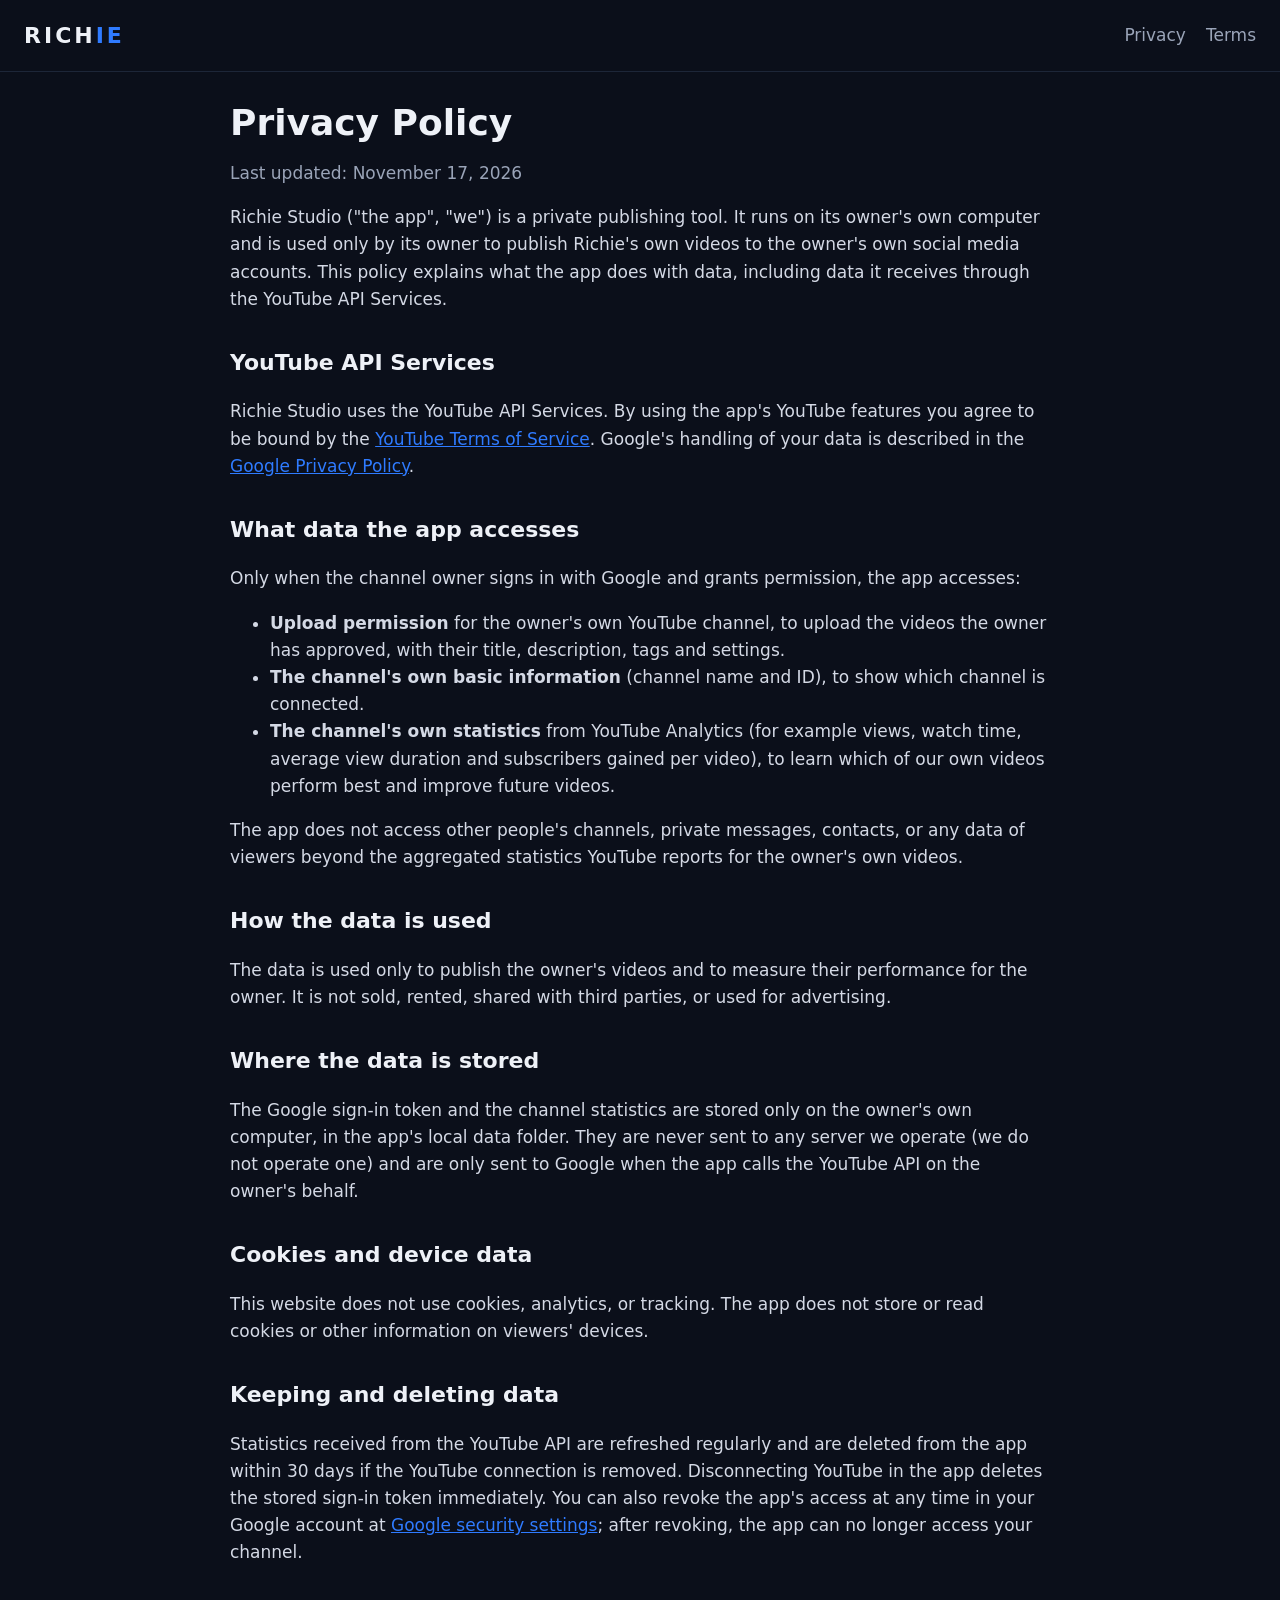
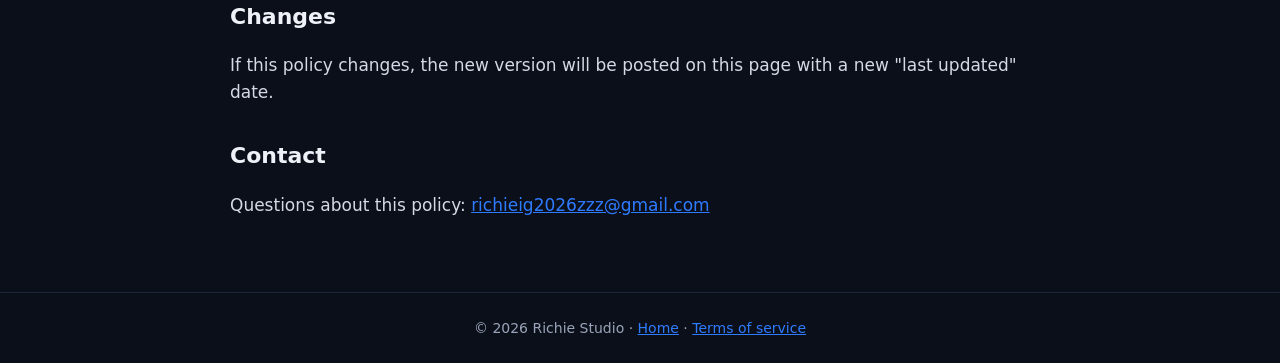
==== privacy.html @ 9ffffb41 "Add Richie Studio website, privacy policy and terms" ====
<!doctype html>
<html lang="en">
<head>
<meta charset="utf-8">
<meta name="viewport" content="width=device-width, initial-scale=1">
<title>Privacy Policy · Richie Studio</title>
<link rel="stylesheet" href="style.css">
</head>
<body>
<header class="top">
  <a class="brand" href="index.html">RICH<span>IE</span></a>
  <nav><a href="privacy.html">Privacy</a><a href="terms.html">Terms</a></nav>
</header>
<main class="wrap doc">
  <h1>Privacy Policy</h1>
  <p class="updated">Last updated: November 17, 2026</p>

  <p>Richie Studio ("the app", "we") is a private publishing tool. It runs on its owner's own computer and is used only by its
    owner to publish Richie's own videos to the owner's own social media accounts. This policy explains what the app does with
    data, including data it receives through the YouTube API Services.</p>

  <h2>YouTube API Services</h2>
  <p>Richie Studio uses the YouTube API Services. By using the app's YouTube features you agree to be bound by the
    <a href="https://www.youtube.com/t/terms">YouTube Terms of Service</a>. Google's handling of your data is described in the
    <a href="http://www.google.com/policies/privacy">Google Privacy Policy</a>.</p>

  <h2>What data the app accesses</h2>
  <p>Only when the channel owner signs in with Google and grants permission, the app accesses:</p>
  <ul>
    <li><b>Upload permission</b> for the owner's own YouTube channel, to upload the videos the owner has approved, with their
      title, description, tags and settings.</li>
    <li><b>The channel's own basic information</b> (channel name and ID), to show which channel is connected.</li>
    <li><b>The channel's own statistics</b> from YouTube Analytics (for example views, watch time, average view duration and
      subscribers gained per video), to learn which of our own videos perform best and improve future videos.</li>
  </ul>
  <p>The app does not access other people's channels, private messages, contacts, or any data of viewers beyond the aggregated
    statistics YouTube reports for the owner's own videos.</p>

  <h2>How the data is used</h2>
  <p>The data is used only to publish the owner's videos and to measure their performance for the owner. It is not sold,
    rented, shared with third parties, or used for advertising.</p>

  <h2>Where the data is stored</h2>
  <p>The Google sign-in token and the channel statistics are stored only on the owner's own computer, in the app's local data
    folder. They are never sent to any server we operate (we do not operate one) and are only sent to Google when the app calls
    the YouTube API on the owner's behalf.</p>

  <h2>Cookies and device data</h2>
  <p>This website does not use cookies, analytics, or tracking. The app does not store or read cookies or other information on
    viewers' devices.</p>

  <h2>Keeping and deleting data</h2>
  <p>Statistics received from the YouTube API are refreshed regularly and are deleted from the app within 30 days if the YouTube
    connection is removed. Disconnecting YouTube in the app deletes the stored sign-in token immediately. You can also revoke the
    app's access at any time in your Google account at
    <a href="https://security.google.com/settings/security/permissions">Google security settings</a>; after revoking, the app can
    no longer access your channel.</p>

  <h2>Changes</h2>
  <p>If this policy changes, the new version will be posted on this page with a new "last updated" date.</p>

  <h2>Contact</h2>
  <p>Questions about this policy: <a href="mailto:richieig2026zzz@gmail.com">richieig2026zzz@gmail.com</a></p>
</main>
<footer class="foot">© 2026 Richie Studio · <a href="index.html">Home</a> · <a href="terms.html">Terms of service</a></footer>
</body>
</html>
---- style.css ----
:root { --ink: #0b0f1a; --panel: #131a2a; --paper: #eef1f7; --muted: #9aa4b8; --accent: #2f7bff; }
* { box-sizing: border-box; }
html, body { margin: 0; background: var(--ink); color: var(--paper); font: 17px/1.6 system-ui, -apple-system, "Segoe UI", Roboto, sans-serif; }
a { color: var(--accent); }
.top { display: flex; justify-content: space-between; align-items: center; padding: 18px 24px; border-bottom: 1px solid #1d2638; }
.brand { font-weight: 900; letter-spacing: 3px; font-size: 22px; color: var(--paper); text-decoration: none; }
.brand span, h1 span { color: var(--accent); }
nav a { margin-left: 20px; color: var(--muted); text-decoration: none; }
nav a:hover { color: var(--paper); }
.wrap { max-width: 860px; margin: 0 auto; padding: 32px 20px 56px; }
.hero { padding: 36px 0 12px; }
.kicker { text-transform: uppercase; letter-spacing: 2px; color: var(--accent); font-weight: 700; margin: 0 0 8px; }
h1 { font-size: clamp(32px, 6vw, 52px); line-height: 1.08; margin: 0 0 16px; font-weight: 900; text-transform: uppercase; }
.lead { color: var(--muted); font-size: 19px; max-width: 680px; }
.cards { display: grid; grid-template-columns: repeat(auto-fit, minmax(220px, 1fr)); gap: 16px; margin: 28px 0; }
.card { background: var(--panel); border: 1px solid #1d2638; border-radius: 14px; padding: 18px 20px; }
.card h2 { margin: 0 0 6px; font-size: 19px; }
.card p { margin: 0; color: var(--muted); font-size: 15px; }
.about h2, .doc h2 { margin-top: 32px; font-size: 22px; }
.doc h1 { font-size: 36px; text-transform: none; }
.doc p, .doc li { color: #d4d9e5; }
.doc .updated { color: var(--muted); }
.foot { text-align: center; color: var(--muted); font-size: 14px; padding: 24px; border-top: 1px solid #1d2638; }
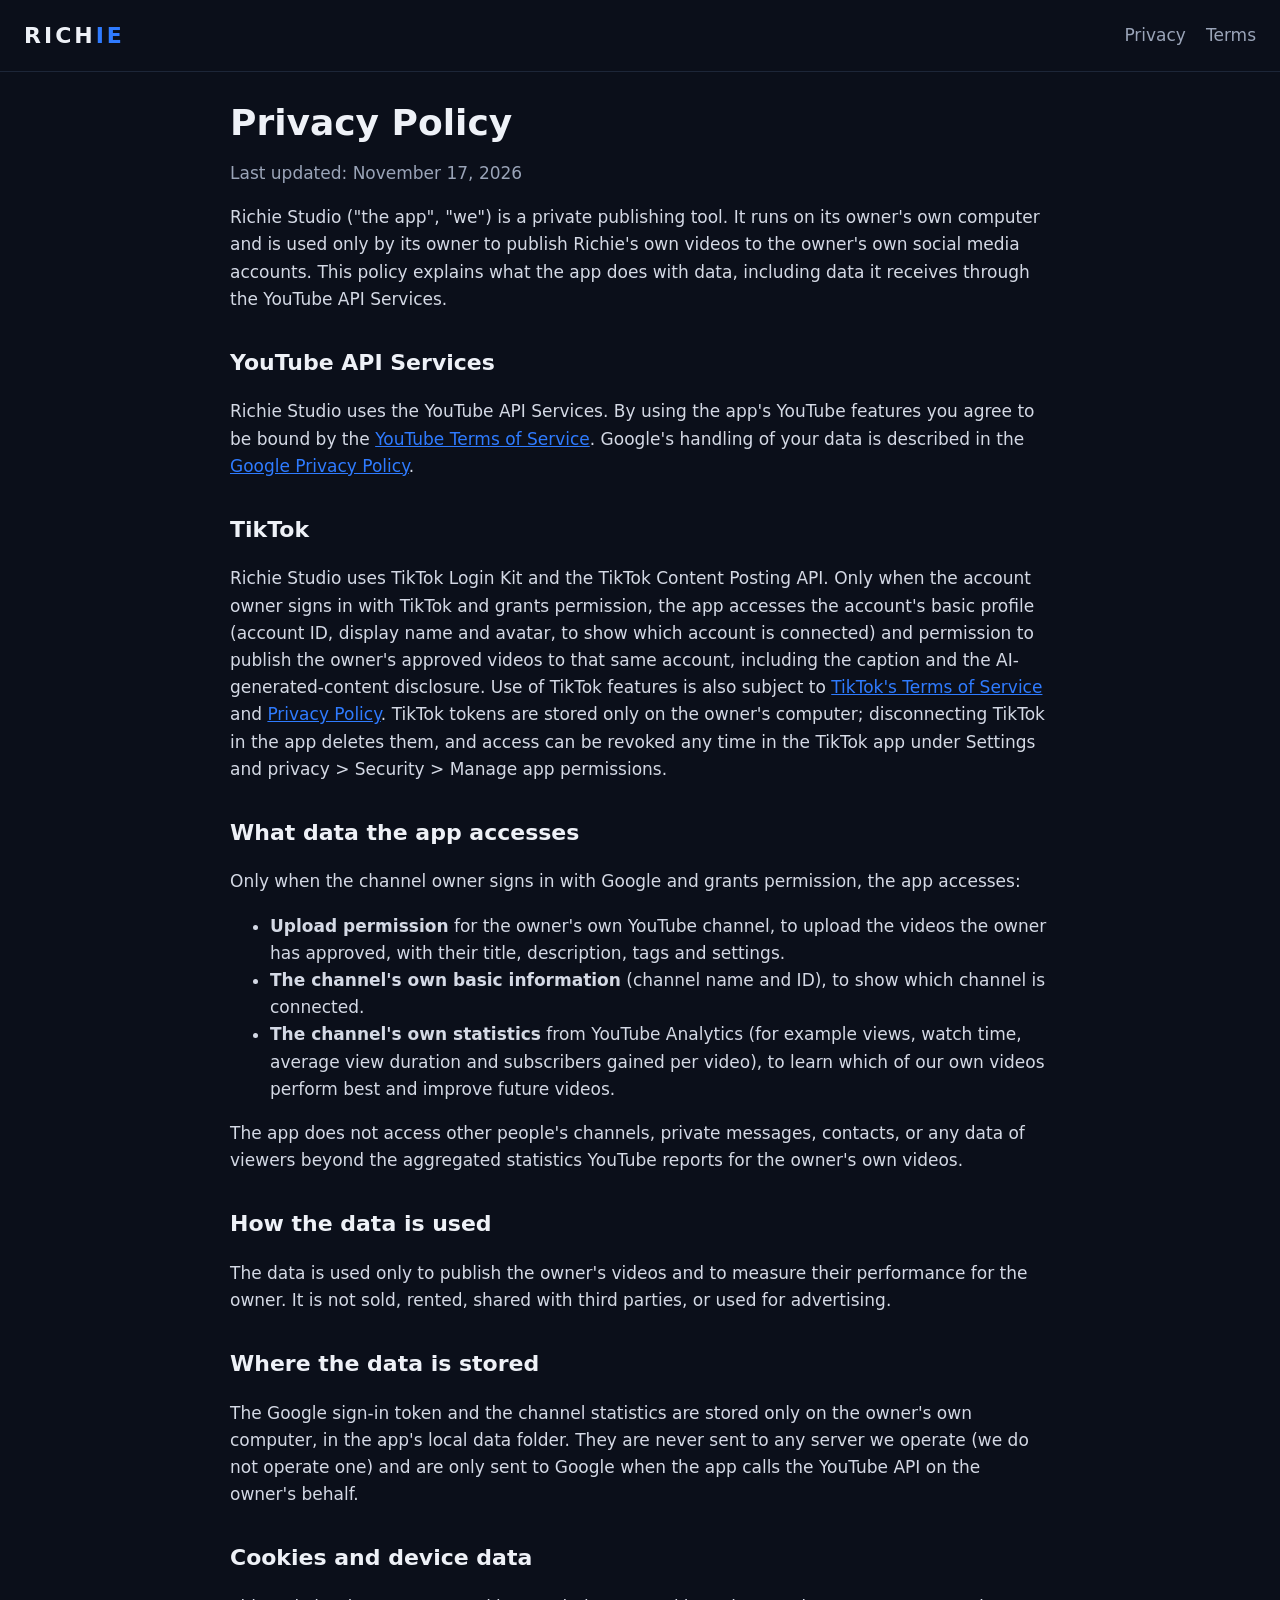
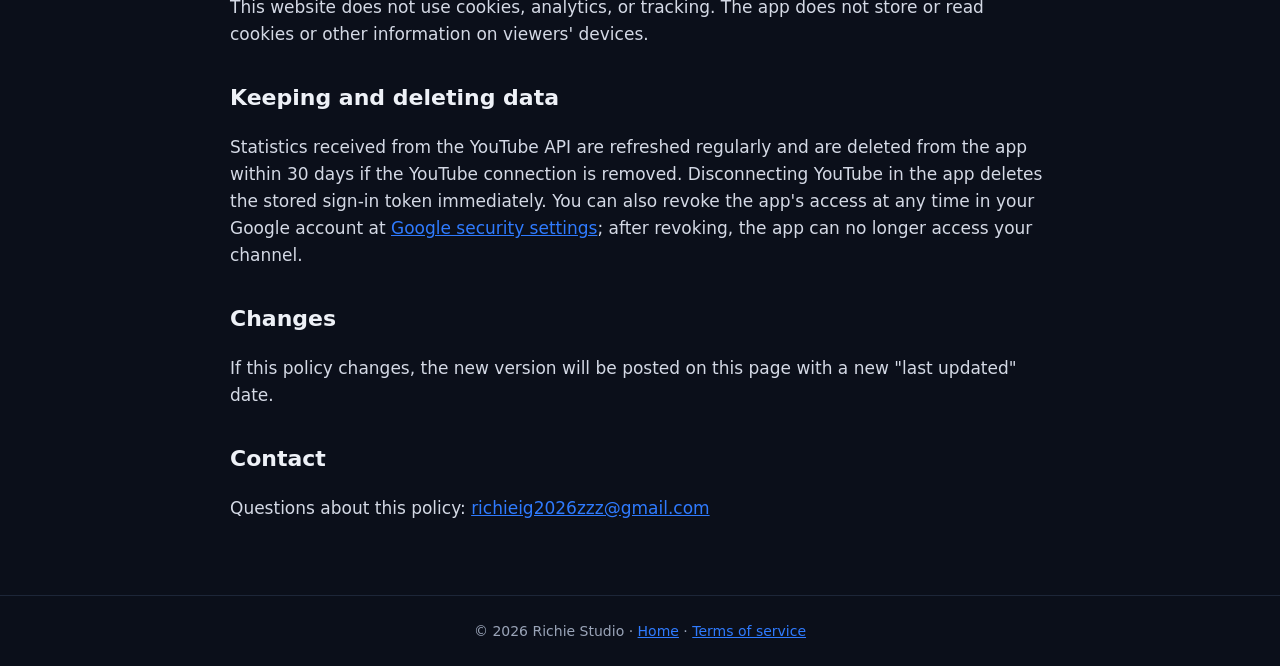
==== commit b22970ee: "Add TikTok to privacy policy and terms, TikTok sign-in return page, app icon" ====
--- a/privacy.html
+++ b/privacy.html
@@ -23,6 +23,16 @@
   <p>Richie Studio uses the YouTube API Services. By using the app's YouTube features you agree to be bound by the
     <a href="https://www.youtube.com/t/terms">YouTube Terms of Service</a>. Google's handling of your data is described in the
     <a href="http://www.google.com/policies/privacy">Google Privacy Policy</a>.</p>
+
+  <h2>TikTok</h2>
+  <p>Richie Studio uses TikTok Login Kit and the TikTok Content Posting API. Only when the account owner signs in with TikTok
+    and grants permission, the app accesses the account's basic profile (account ID, display name and avatar, to show which
+    account is connected) and permission to publish the owner's approved videos to that same account, including the caption
+    and the AI-generated-content disclosure. Use of TikTok features is also subject to
+    <a href="https://www.tiktok.com/legal/terms-of-service">TikTok's Terms of Service</a> and
+    <a href="https://www.tiktok.com/legal/privacy-policy">Privacy Policy</a>. TikTok tokens are stored only on the owner's
+    computer; disconnecting TikTok in the app deletes them, and access can be revoked any time in the TikTok app under
+    Settings and privacy &gt; Security &gt; Manage app permissions.</p>
 
   <h2>What data the app accesses</h2>
   <p>Only when the channel owner signs in with Google and grants permission, the app accesses:</p>
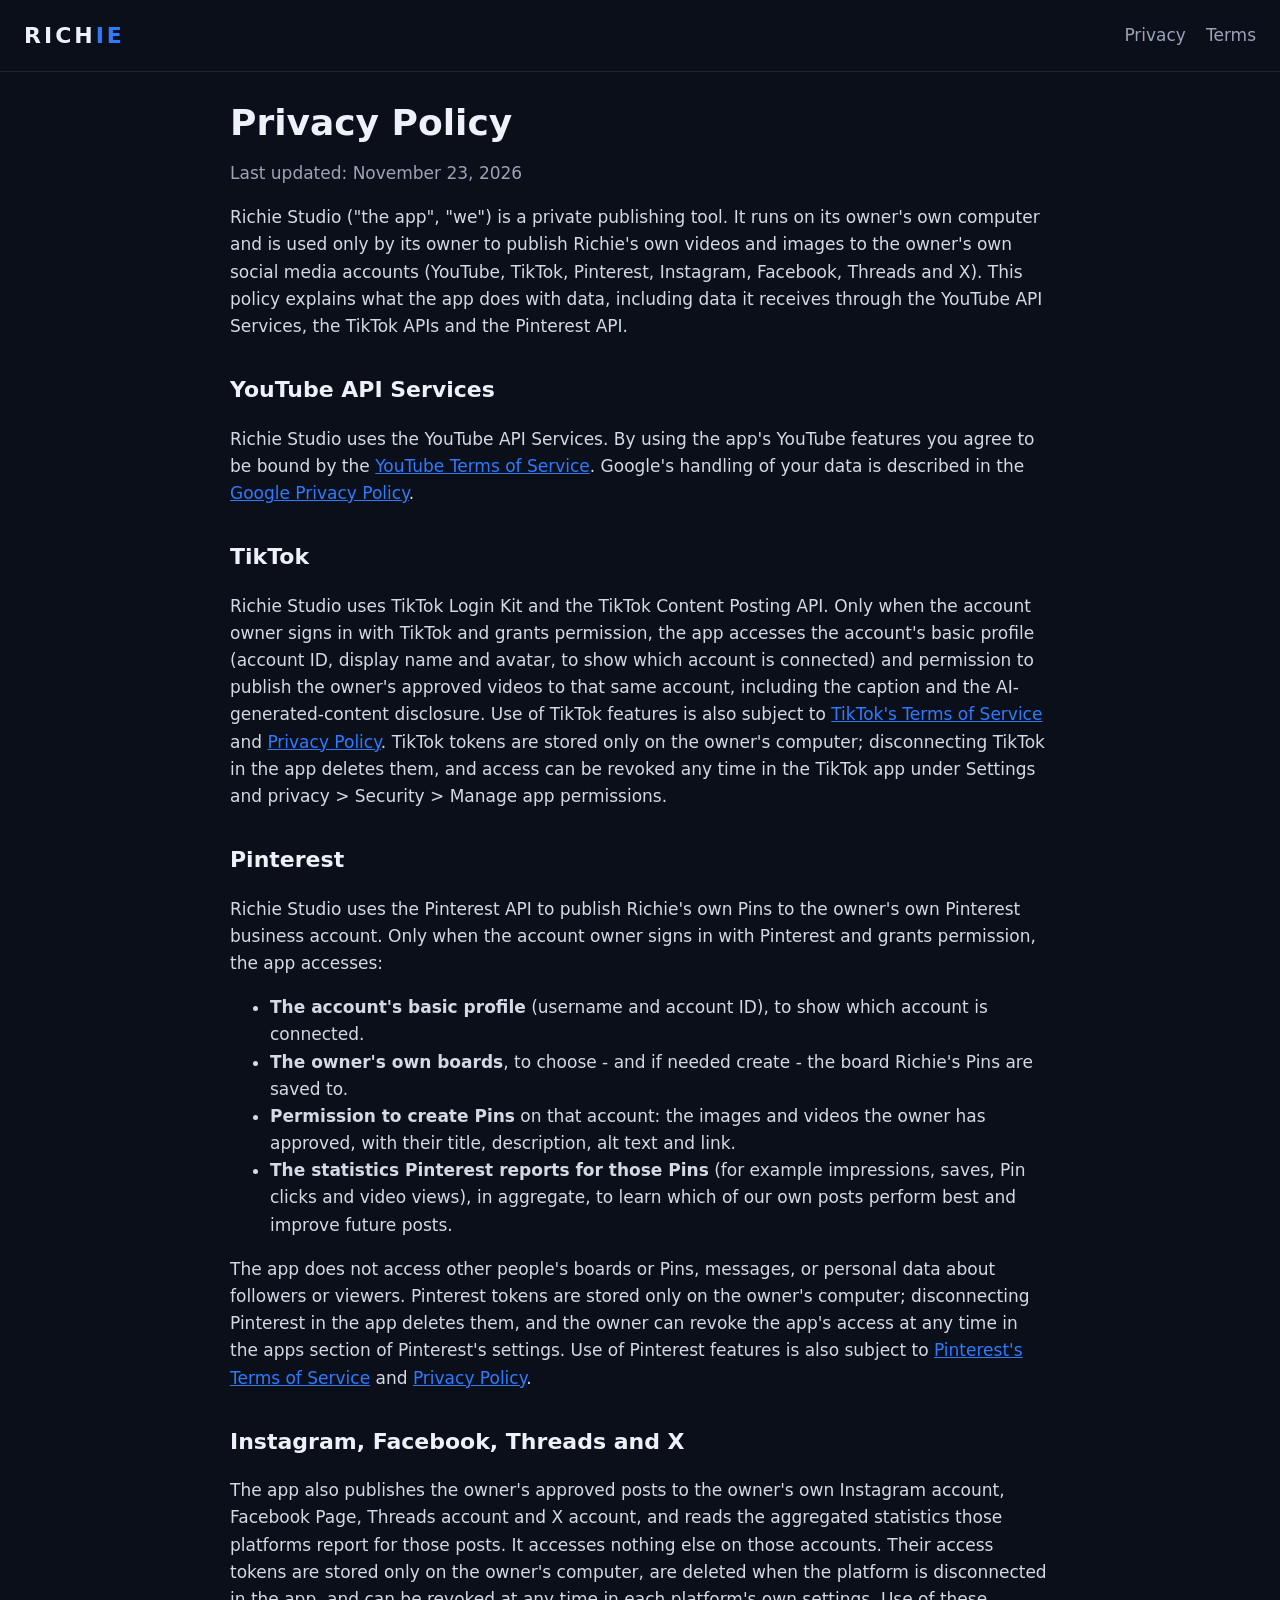
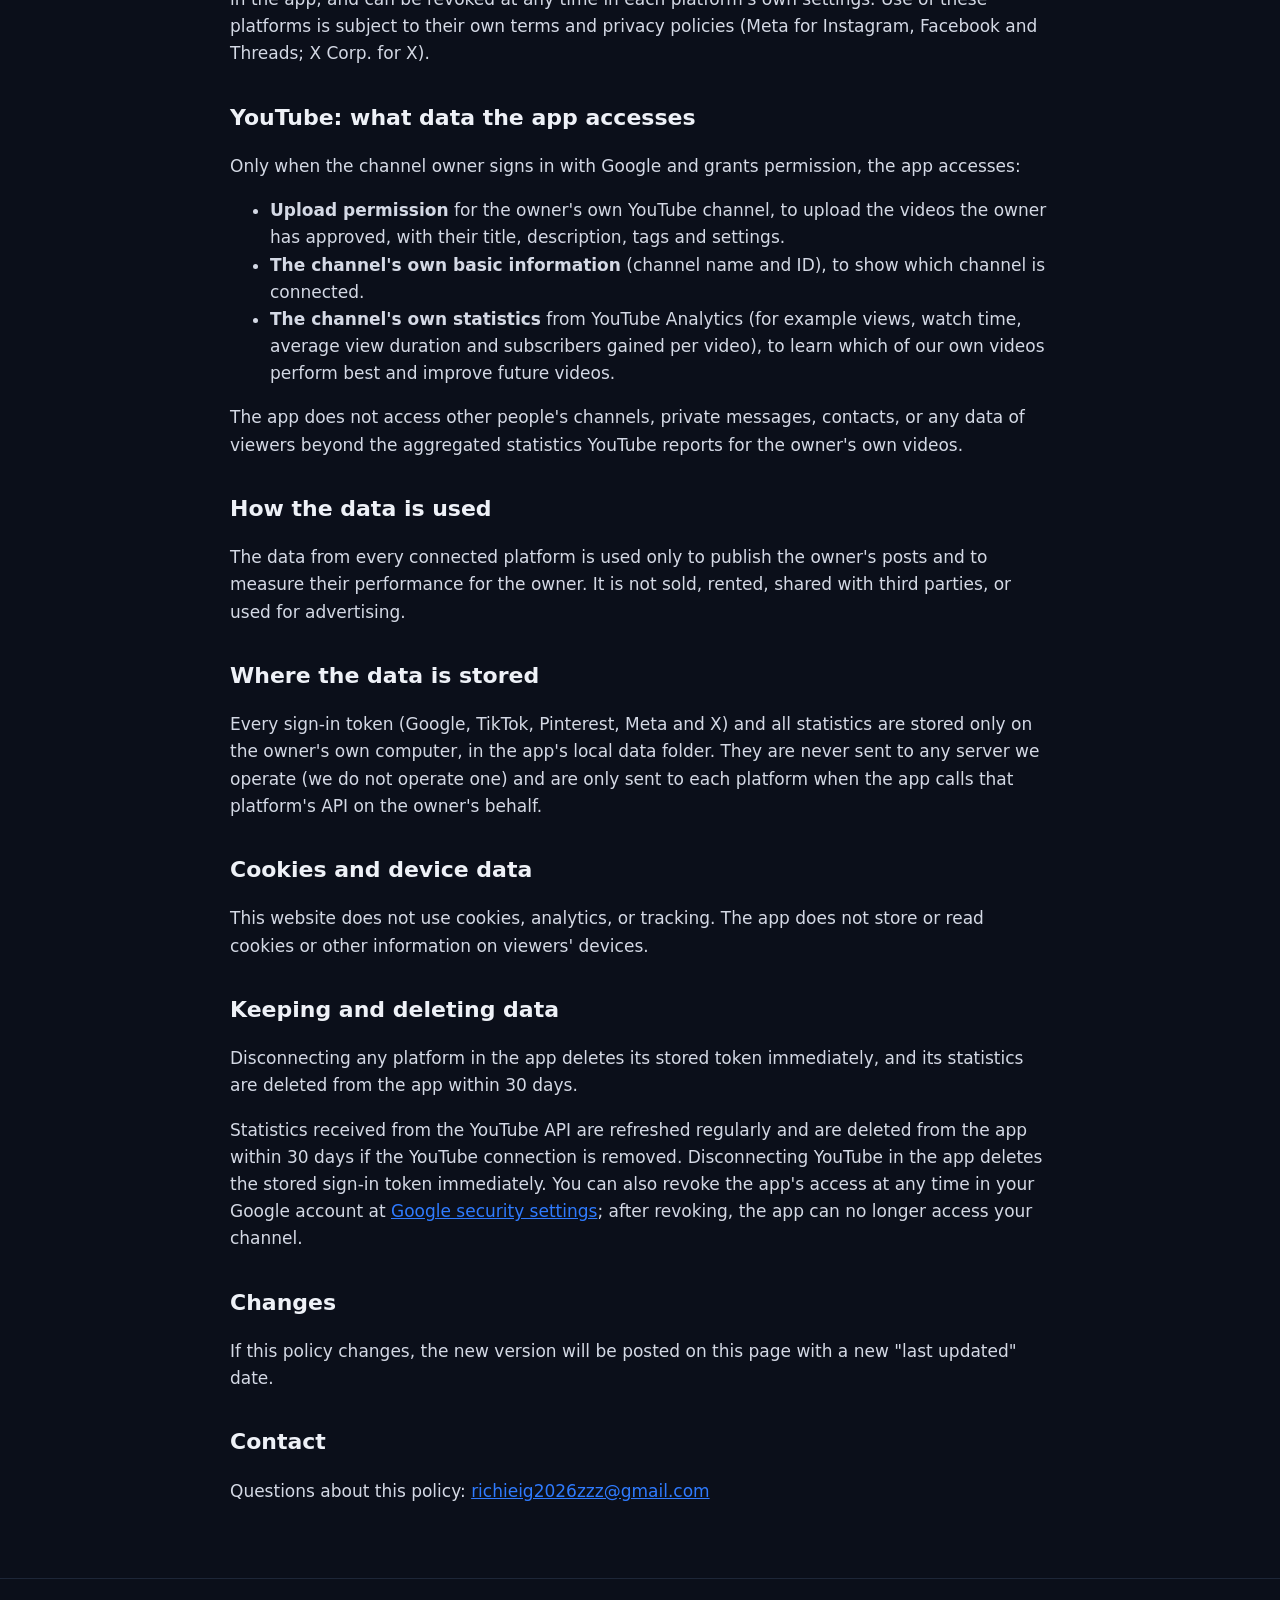
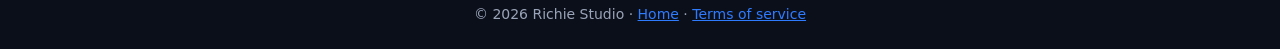
==== commit 48254e26: "Privacy policy: add Pinterest, Instagram, Facebook, Threads and X" ====
--- a/privacy.html
+++ b/privacy.html
@@ -13,11 +13,12 @@
 </header>
 <main class="wrap doc">
   <h1>Privacy Policy</h1>
-  <p class="updated">Last updated: November 17, 2026</p>
+  <p class="updated">Last updated: November 23, 2026</p>
 
   <p>Richie Studio ("the app", "we") is a private publishing tool. It runs on its owner's own computer and is used only by its
-    owner to publish Richie's own videos to the owner's own social media accounts. This policy explains what the app does with
-    data, including data it receives through the YouTube API Services.</p>
+    owner to publish Richie's own videos and images to the owner's own social media accounts (YouTube, TikTok, Pinterest,
+    Instagram, Facebook, Threads and X). This policy explains what the app does with data, including data it receives through
+    the YouTube API Services, the TikTok APIs and the Pinterest API.</p>
 
   <h2>YouTube API Services</h2>
   <p>Richie Studio uses the YouTube API Services. By using the app's YouTube features you agree to be bound by the
@@ -34,7 +35,31 @@
     computer; disconnecting TikTok in the app deletes them, and access can be revoked any time in the TikTok app under
     Settings and privacy &gt; Security &gt; Manage app permissions.</p>
 
-  <h2>What data the app accesses</h2>
+  <h2>Pinterest</h2>
+  <p>Richie Studio uses the Pinterest API to publish Richie's own Pins to the owner's own Pinterest business account. Only when
+    the account owner signs in with Pinterest and grants permission, the app accesses:</p>
+  <ul>
+    <li><b>The account's basic profile</b> (username and account ID), to show which account is connected.</li>
+    <li><b>The owner's own boards</b>, to choose - and if needed create - the board Richie's Pins are saved to.</li>
+    <li><b>Permission to create Pins</b> on that account: the images and videos the owner has approved, with their title,
+      description, alt text and link.</li>
+    <li><b>The statistics Pinterest reports for those Pins</b> (for example impressions, saves, Pin clicks and video views), in
+      aggregate, to learn which of our own posts perform best and improve future posts.</li>
+  </ul>
+  <p>The app does not access other people's boards or Pins, messages, or personal data about followers or viewers. Pinterest
+    tokens are stored only on the owner's computer; disconnecting Pinterest in the app deletes them, and the owner can revoke
+    the app's access at any time in the apps section of Pinterest's settings. Use of Pinterest features is also subject to
+    <a href="https://policy.pinterest.com/en/terms-of-service">Pinterest's Terms of Service</a> and
+    <a href="https://policy.pinterest.com/en/privacy-policy">Privacy Policy</a>.</p>
+
+  <h2>Instagram, Facebook, Threads and X</h2>
+  <p>The app also publishes the owner's approved posts to the owner's own Instagram account, Facebook Page, Threads account
+    and X account, and reads the aggregated statistics those platforms report for those posts. It accesses nothing else on
+    those accounts. Their access tokens are stored only on the owner's computer, are deleted when the platform is
+    disconnected in the app, and can be revoked at any time in each platform's own settings. Use of these platforms is
+    subject to their own terms and privacy policies (Meta for Instagram, Facebook and Threads; X Corp. for X).</p>
+
+  <h2>YouTube: what data the app accesses</h2>
   <p>Only when the channel owner signs in with Google and grants permission, the app accesses:</p>
   <ul>
     <li><b>Upload permission</b> for the owner's own YouTube channel, to upload the videos the owner has approved, with their
@@ -47,19 +72,21 @@
     statistics YouTube reports for the owner's own videos.</p>
 
   <h2>How the data is used</h2>
-  <p>The data is used only to publish the owner's videos and to measure their performance for the owner. It is not sold,
-    rented, shared with third parties, or used for advertising.</p>
+  <p>The data from every connected platform is used only to publish the owner's posts and to measure their performance for the
+    owner. It is not sold, rented, shared with third parties, or used for advertising.</p>
 
   <h2>Where the data is stored</h2>
-  <p>The Google sign-in token and the channel statistics are stored only on the owner's own computer, in the app's local data
-    folder. They are never sent to any server we operate (we do not operate one) and are only sent to Google when the app calls
-    the YouTube API on the owner's behalf.</p>
+  <p>Every sign-in token (Google, TikTok, Pinterest, Meta and X) and all statistics are stored only on the owner's own
+    computer, in the app's local data folder. They are never sent to any server we operate (we do not operate one) and are only
+    sent to each platform when the app calls that platform's API on the owner's behalf.</p>
 
   <h2>Cookies and device data</h2>
   <p>This website does not use cookies, analytics, or tracking. The app does not store or read cookies or other information on
     viewers' devices.</p>
 
   <h2>Keeping and deleting data</h2>
+  <p>Disconnecting any platform in the app deletes its stored token immediately, and its statistics are deleted from the app
+    within 30 days.</p>
   <p>Statistics received from the YouTube API are refreshed regularly and are deleted from the app within 30 days if the YouTube
     connection is removed. Disconnecting YouTube in the app deletes the stored sign-in token immediately. You can also revoke the
     app's access at any time in your Google account at
